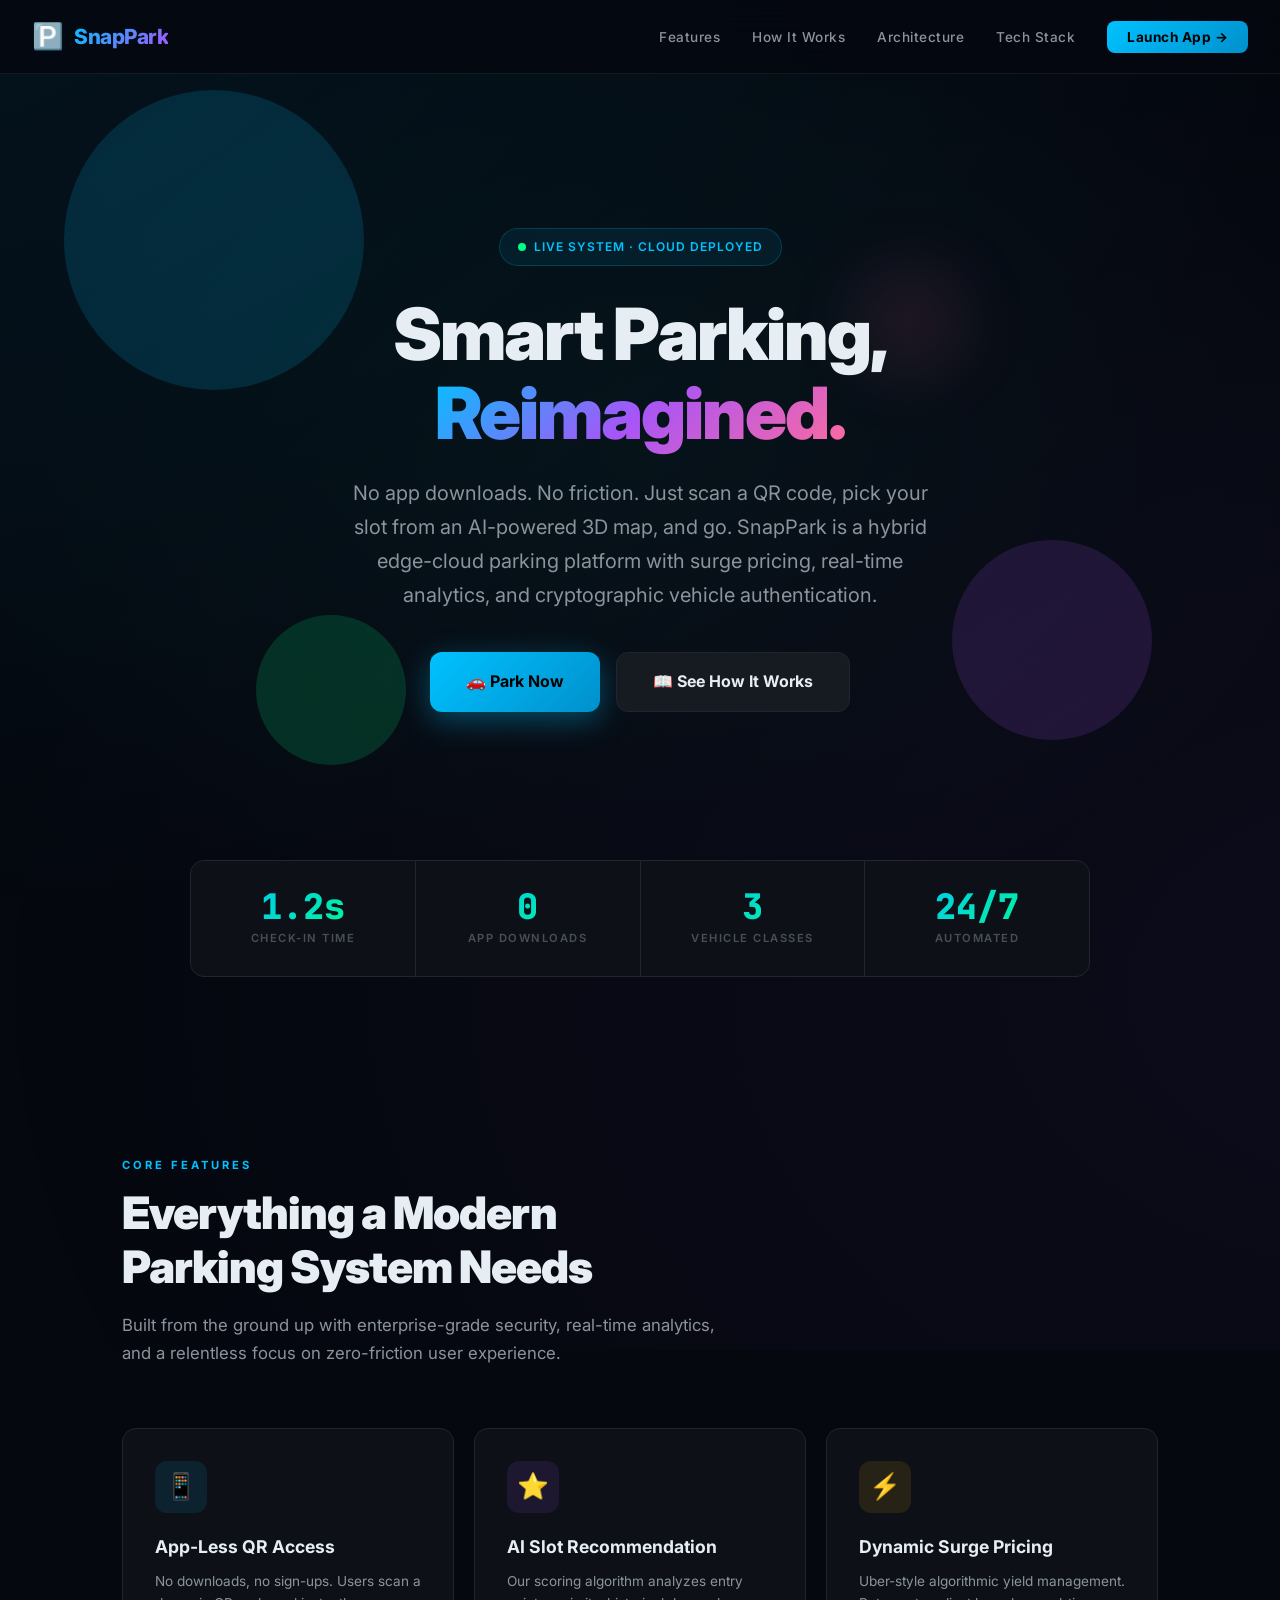
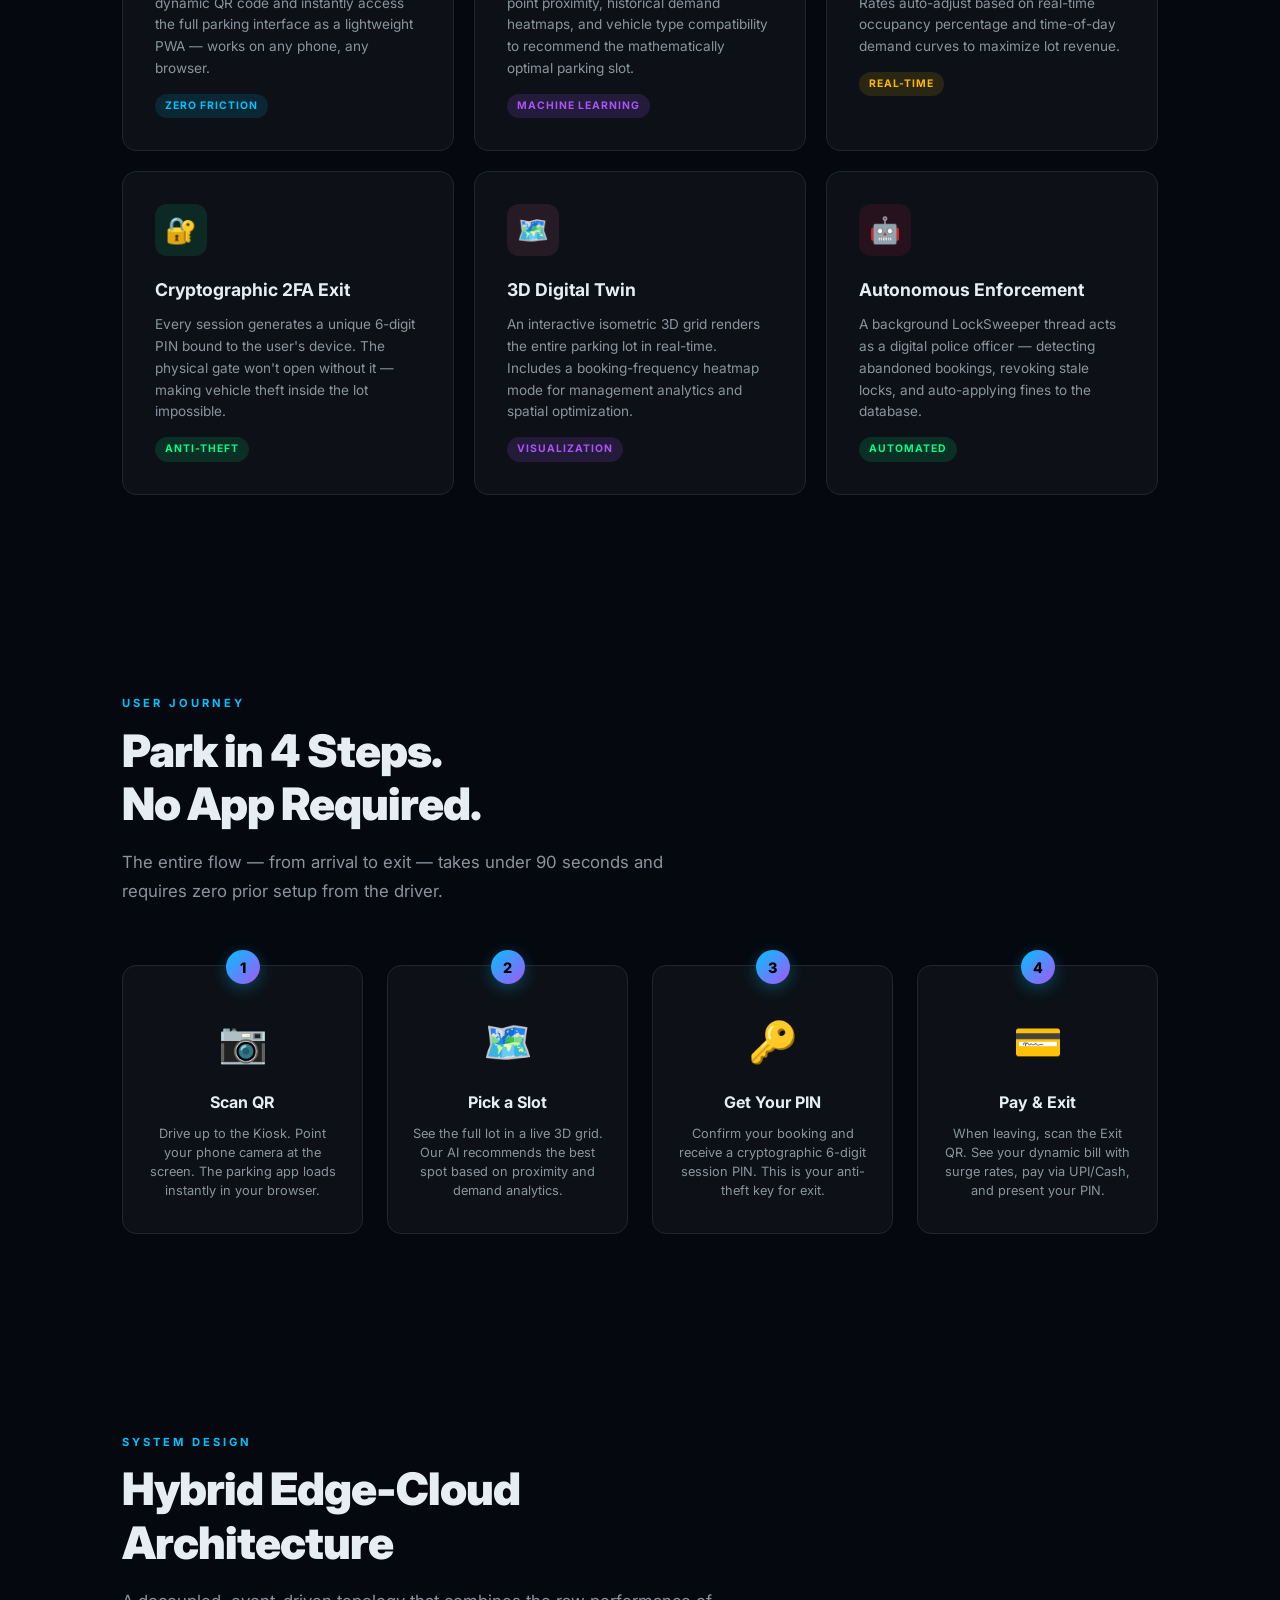
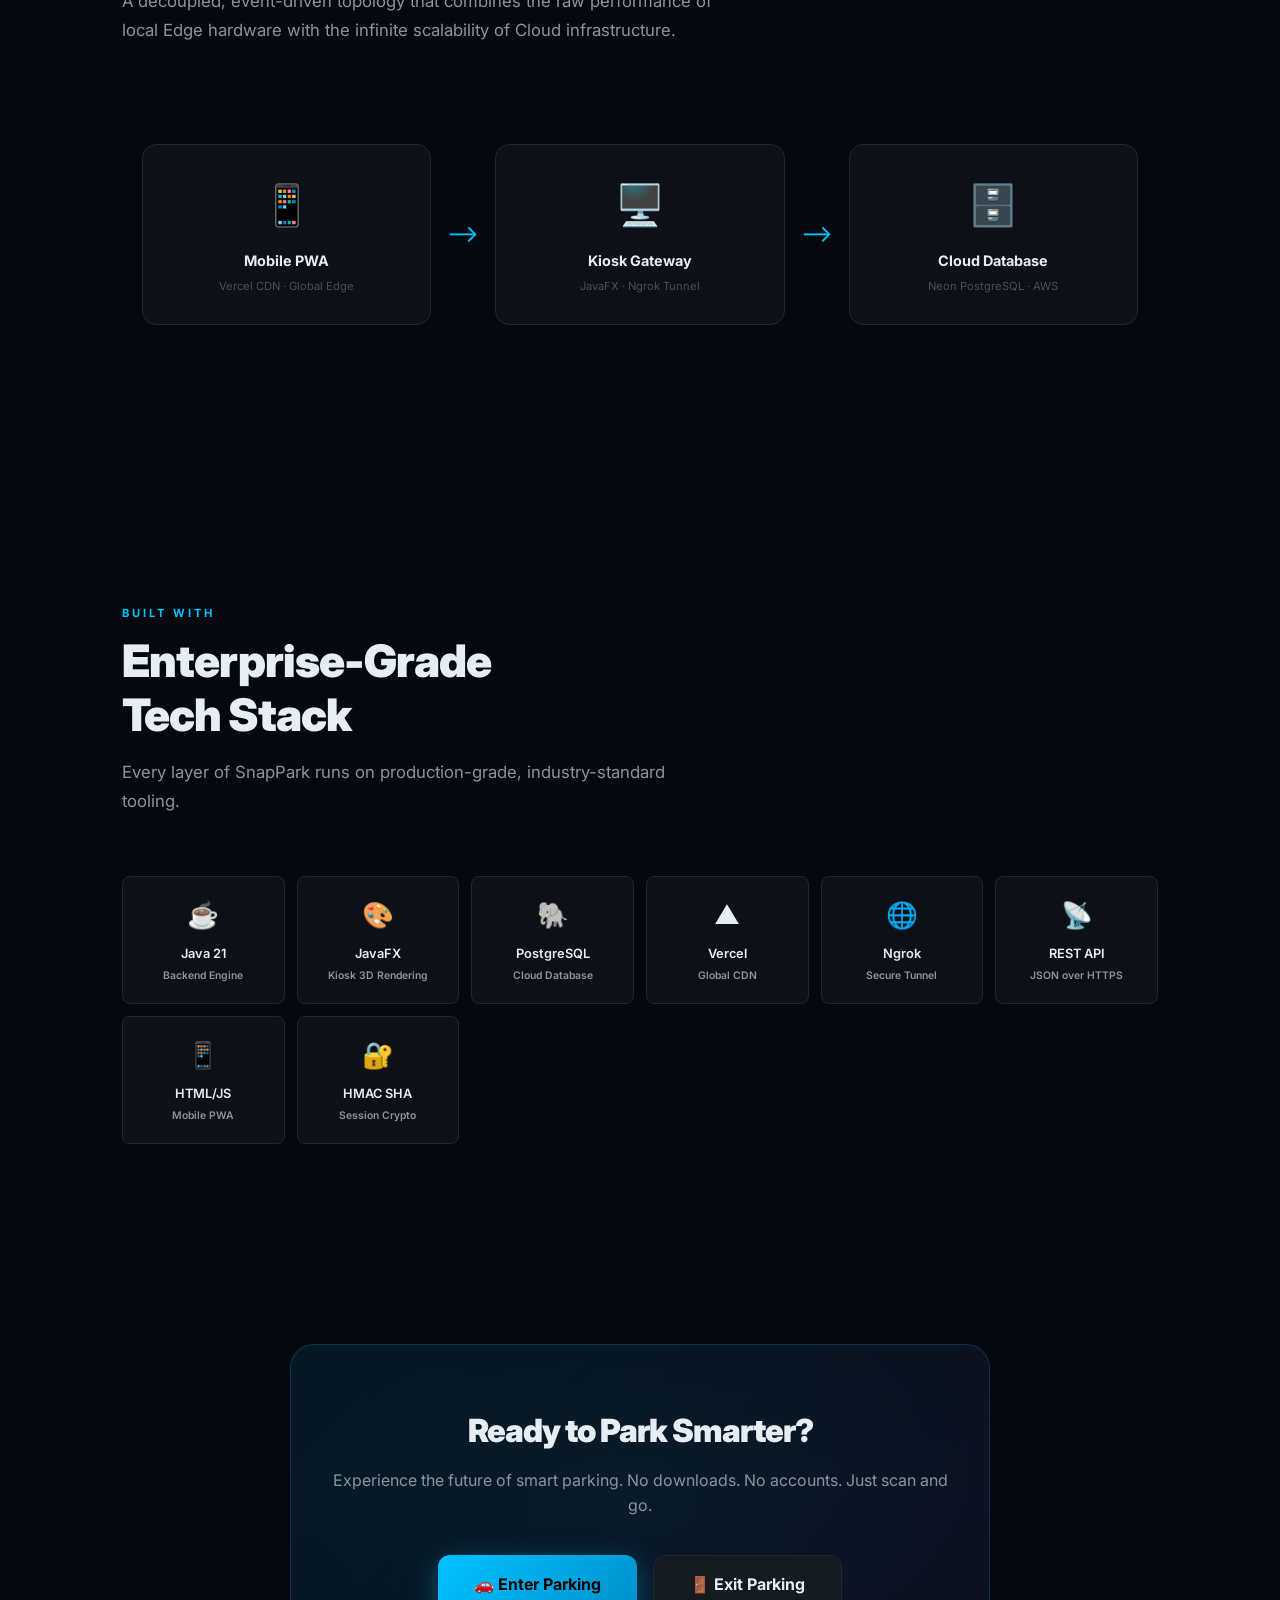
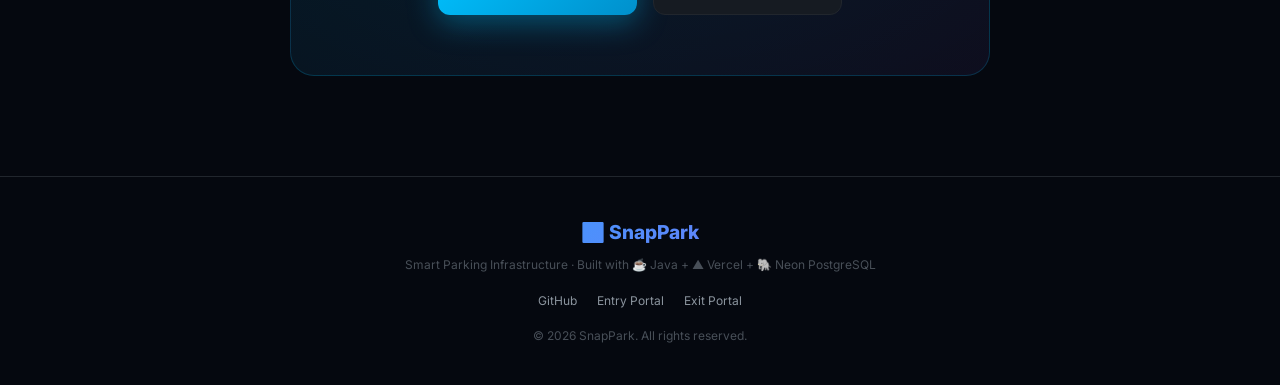
==== snappark-web/index.html @ 2423bedb "Add premium landing page for SnapPark" ====
<!DOCTYPE html>
<html lang="en">
<head>
    <meta charset="UTF-8">
    <meta name="viewport" content="width=device-width, initial-scale=1.0">
    <title>SnapPark — Smart Parking, Reimagined</title>
    <meta name="description" content="SnapPark is an AI-powered, app-less smart parking system. Scan a QR code, pick your slot, and go. No downloads. No friction. Just park.">
    <link rel="icon" href="data:image/svg+xml,<svg xmlns='http://www.w3.org/2000/svg' viewBox='0 0 100 100'><text y='.9em' font-size='90'>🅿️</text></svg>">
    <link rel="preconnect" href="https://fonts.googleapis.com">
    <link rel="preconnect" href="https://fonts.gstatic.com" crossorigin>
    <link href="https://fonts.googleapis.com/css2?family=Inter:wght@300;400;500;600;700;800;900&family=JetBrains+Mono:wght@400;600&display=swap" rel="stylesheet">
    <style>
        /* ═══════════════════════════════════════════════════════════
           SNAPPARK LANDING PAGE — Premium Dark Theme
           ═══════════════════════════════════════════════════════════ */
        :root {
            --bg-primary:     #05080F;
            --bg-card:        #0D1117;
            --bg-elevated:    #161B22;
            --accent-cyan:    #00C2FF;
            --accent-green:   #00FF88;
            --accent-red:     #FF2244;
            --accent-amber:   #FFB800;
            --accent-purple:  #A855F7;
            --accent-pink:    #FF6B9D;
            --text-primary:   #E6EDF3;
            --text-secondary: #8B949E;
            --text-muted:     #484F58;
            --border:         #21262D;
            --radius:         14px;
            --radius-sm:      8px;
            --transition:     0.3s cubic-bezier(0.4, 0, 0.2, 1);
        }

        * { margin: 0; padding: 0; box-sizing: border-box; }

        html {
            scroll-behavior: smooth;
        }

        body {
            font-family: 'Inter', -apple-system, BlinkMacSystemFont, sans-serif;
            background: var(--bg-primary);
            color: var(--text-primary);
            line-height: 1.6;
            -webkit-font-smoothing: antialiased;
            overflow-x: hidden;
        }

        /* ─── Animated Background ─── */
        body::before {
            content: '';
            position: fixed;
            top: -50%; left: -50%;
            width: 200%; height: 200%;
            background: 
                radial-gradient(ellipse at 20% 20%, rgba(0,194,255,0.07) 0%, transparent 50%),
                radial-gradient(ellipse at 80% 80%, rgba(168,85,247,0.05) 0%, transparent 50%),
                radial-gradient(ellipse at 50% 50%, rgba(0,255,136,0.03) 0%, transparent 40%);
            pointer-events: none;
            z-index: 0;
            animation: bgShift 25s ease-in-out infinite alternate;
        }

        @keyframes bgShift {
            0% { transform: translate(0, 0) rotate(0deg); }
            100% { transform: translate(-5%, -5%) rotate(3deg); }
        }

        /* ─── Animations ─── */
        @keyframes fadeInUp {
            from { opacity: 0; transform: translateY(40px); }
            to { opacity: 1; transform: translateY(0); }
        }
        @keyframes fadeInDown {
            from { opacity: 0; transform: translateY(-30px); }
            to { opacity: 1; transform: translateY(0); }
        }
        @keyframes scaleIn {
            from { transform: scale(0.85); opacity: 0; }
            to { transform: scale(1); opacity: 1; }
        }
        @keyframes float {
            0%, 100% { transform: translateY(0px); }
            50% { transform: translateY(-12px); }
        }
        @keyframes pulse {
            0%, 100% { box-shadow: 0 0 20px rgba(0,194,255,0.2); }
            50% { box-shadow: 0 0 40px rgba(0,194,255,0.5); }
        }
        @keyframes shimmer {
            0% { background-position: -200% 0; }
            100% { background-position: 200% 0; }
        }
        @keyframes slideInLeft {
            from { opacity: 0; transform: translateX(-60px); }
            to { opacity: 1; transform: translateX(0); }
        }
        @keyframes slideInRight {
            from { opacity: 0; transform: translateX(60px); }
            to { opacity: 1; transform: translateX(0); }
        }
        @keyframes gridPulse {
            0%, 100% { opacity: 0.4; }
            50% { opacity: 1; }
        }
        @keyframes countUp {
            from { opacity: 0; transform: scale(0.5); }
            to { opacity: 1; transform: scale(1); }
        }
        @keyframes typewriter {
            from { width: 0; }
            to { width: 100%; }
        }
        @keyframes blink {
            0%, 50% { border-color: var(--accent-cyan); }
            51%, 100% { border-color: transparent; }
        }
        @keyframes orbitSlow {
            from { transform: rotate(0deg); }
            to { transform: rotate(360deg); }
        }

        .reveal {
            opacity: 0;
            transform: translateY(40px);
            transition: all 0.8s cubic-bezier(0.4, 0, 0.2, 1);
        }
        .reveal.visible {
            opacity: 1;
            transform: translateY(0);
        }

        /* ═══════════════════════════════════
           NAVBAR
           ═══════════════════════════════════ */
        .navbar {
            position: fixed;
            top: 0; left: 0; right: 0;
            z-index: 100;
            padding: 16px 32px;
            display: flex;
            justify-content: space-between;
            align-items: center;
            background: rgba(5, 8, 15, 0.85);
            backdrop-filter: blur(20px) saturate(180%);
            -webkit-backdrop-filter: blur(20px) saturate(180%);
            border-bottom: 1px solid rgba(33, 38, 45, 0.6);
            transition: all 0.4s ease;
        }

        .navbar.scrolled {
            padding: 10px 32px;
            background: rgba(5, 8, 15, 0.95);
        }

        .nav-brand {
            display: flex;
            align-items: center;
            gap: 10px;
            text-decoration: none;
        }

        .nav-logo {
            font-size: 1.6rem;
        }

        .nav-name {
            font-size: 1.3rem;
            font-weight: 800;
            letter-spacing: -0.5px;
            background: linear-gradient(135deg, var(--accent-cyan), var(--accent-purple));
            -webkit-background-clip: text;
            -webkit-text-fill-color: transparent;
            background-clip: text;
        }

        .nav-links {
            display: flex;
            gap: 32px;
            align-items: center;
            list-style: none;
        }

        .nav-links a {
            text-decoration: none;
            color: var(--text-secondary);
            font-size: 0.85rem;
            font-weight: 500;
            letter-spacing: 0.5px;
            transition: color var(--transition);
            position: relative;
        }

        .nav-links a::after {
            content: '';
            position: absolute;
            bottom: -4px; left: 0;
            width: 0; height: 2px;
            background: var(--accent-cyan);
            transition: width var(--transition);
        }

        .nav-links a:hover { color: var(--accent-cyan); }
        .nav-links a:hover::after { width: 100%; }

        .nav-cta {
            padding: 8px 20px !important;
            background: linear-gradient(135deg, var(--accent-cyan), #0090cc) !important;
            color: #000 !important;
            border-radius: 8px;
            font-weight: 700 !important;
            -webkit-text-fill-color: #000 !important;
        }

        .nav-cta:hover {
            box-shadow: 0 4px 20px rgba(0,194,255,0.4);
            transform: translateY(-1px);
        }

        .nav-cta::after { display: none !important; }

        /* ═══════════════════════════════════
           HERO SECTION
           ═══════════════════════════════════ */
        .hero {
            position: relative;
            z-index: 1;
            min-height: 100vh;
            display: flex;
            align-items: center;
            justify-content: center;
            padding: 120px 32px 80px;
            text-align: center;
        }

        .hero-content {
            max-width: 800px;
        }

        .hero-badge {
            display: inline-flex;
            align-items: center;
            gap: 8px;
            padding: 8px 18px;
            background: rgba(0,194,255,0.08);
            border: 1px solid rgba(0,194,255,0.2);
            border-radius: 40px;
            font-size: 0.75rem;
            font-weight: 600;
            color: var(--accent-cyan);
            margin-bottom: 28px;
            animation: fadeInDown 0.8s ease-out;
            letter-spacing: 1px;
            text-transform: uppercase;
        }

        .hero-badge .pulse-dot {
            width: 8px; height: 8px;
            border-radius: 50%;
            background: var(--accent-green);
            animation: gridPulse 2s ease-in-out infinite;
        }

        .hero h1 {
            font-size: clamp(2.5rem, 6vw, 4.5rem);
            font-weight: 900;
            line-height: 1.1;
            letter-spacing: -2px;
            margin-bottom: 24px;
            animation: fadeInUp 0.8s ease-out 0.2s both;
        }

        .hero h1 .gradient-text {
            background: linear-gradient(135deg, var(--accent-cyan) 0%, var(--accent-purple) 50%, var(--accent-pink) 100%);
            -webkit-background-clip: text;
            -webkit-text-fill-color: transparent;
            background-clip: text;
        }

        .hero p {
            font-size: clamp(1rem, 2vw, 1.25rem);
            color: var(--text-secondary);
            max-width: 580px;
            margin: 0 auto 40px;
            line-height: 1.7;
            animation: fadeInUp 0.8s ease-out 0.4s both;
        }

        .hero-buttons {
            display: flex;
            gap: 16px;
            justify-content: center;
            flex-wrap: wrap;
            animation: fadeInUp 0.8s ease-out 0.6s both;
        }

        .hero-btn {
            padding: 16px 36px;
            border-radius: 12px;
            font-family: 'Inter', sans-serif;
            font-size: 1rem;
            font-weight: 700;
            text-decoration: none;
            transition: all var(--transition);
            display: inline-flex;
            align-items: center;
            gap: 10px;
            cursor: pointer;
            border: none;
        }

        .hero-btn-primary {
            background: linear-gradient(135deg, var(--accent-cyan), #0090cc);
            color: #000;
            box-shadow: 0 8px 30px rgba(0,194,255,0.35);
        }

        .hero-btn-primary:hover {
            box-shadow: 0 12px 45px rgba(0,194,255,0.5);
            transform: translateY(-3px);
        }

        .hero-btn-secondary {
            background: var(--bg-elevated);
            border: 1.5px solid var(--border);
            color: var(--text-primary);
        }

        .hero-btn-secondary:hover {
            border-color: var(--accent-cyan);
            box-shadow: 0 8px 30px rgba(0,194,255,0.15);
            transform: translateY(-3px);
        }

        /* Floating particles behind hero */
        .hero-particles {
            position: absolute;
            inset: 0;
            overflow: hidden;
            pointer-events: none;
        }

        .particle {
            position: absolute;
            border-radius: 50%;
            opacity: 0.15;
            animation: float 8s ease-in-out infinite;
        }

        .particle:nth-child(1) { width: 300px; height: 300px; background: var(--accent-cyan); top: 10%; left: 5%; animation-delay: 0s; }
        .particle:nth-child(2) { width: 200px; height: 200px; background: var(--accent-purple); top: 60%; right: 10%; animation-delay: 2s; }
        .particle:nth-child(3) { width: 150px; height: 150px; background: var(--accent-green); bottom: 15%; left: 20%; animation-delay: 4s; }
        .particle:nth-child(4) { width: 100px; height: 100px; background: var(--accent-pink); top: 30%; right: 25%; animation-delay: 1s; filter: blur(40px); }

        /* ═══════════════════════════════════
           STATS BAR
           ═══════════════════════════════════ */
        .stats-section {
            position: relative;
            z-index: 1;
            padding: 0 32px;
            margin-top: -40px;
            margin-bottom: 80px;
        }

        .stats-grid {
            max-width: 900px;
            margin: 0 auto;
            display: grid;
            grid-template-columns: repeat(4, 1fr);
            gap: 1px;
            background: var(--border);
            border-radius: var(--radius);
            overflow: hidden;
            border: 1px solid var(--border);
        }

        .stat-card {
            background: var(--bg-card);
            padding: 28px 20px;
            text-align: center;
            transition: background var(--transition);
        }

        .stat-card:hover { background: var(--bg-elevated); }

        .stat-number {
            font-size: 2.2rem;
            font-weight: 900;
            font-family: 'JetBrains Mono', monospace;
            background: linear-gradient(135deg, var(--accent-cyan), var(--accent-green));
            -webkit-background-clip: text;
            -webkit-text-fill-color: transparent;
            background-clip: text;
            line-height: 1;
            margin-bottom: 6px;
        }

        .stat-label {
            font-size: 0.7rem;
            color: var(--text-muted);
            text-transform: uppercase;
            letter-spacing: 1.5px;
            font-weight: 600;
        }

        /* ═══════════════════════════════════
           FEATURES SECTION
           ═══════════════════════════════════ */
        .section {
            position: relative;
            z-index: 1;
            padding: 100px 32px;
            max-width: 1100px;
            margin: 0 auto;
        }

        .section-label {
            font-size: 0.7rem;
            font-weight: 700;
            letter-spacing: 3px;
            text-transform: uppercase;
            color: var(--accent-cyan);
            margin-bottom: 12px;
        }

        .section-title {
            font-size: clamp(1.8rem, 4vw, 2.8rem);
            font-weight: 900;
            letter-spacing: -1px;
            line-height: 1.2;
            margin-bottom: 16px;
        }

        .section-desc {
            font-size: 1.05rem;
            color: var(--text-secondary);
            max-width: 600px;
            line-height: 1.7;
            margin-bottom: 60px;
        }

        .features-grid {
            display: grid;
            grid-template-columns: repeat(auto-fit, minmax(300px, 1fr));
            gap: 20px;
        }

        .feature-card {
            background: var(--bg-card);
            border: 1px solid var(--border);
            border-radius: var(--radius);
            padding: 32px;
            transition: all var(--transition);
            position: relative;
            overflow: hidden;
        }

        .feature-card::before {
            content: '';
            position: absolute;
            top: 0; left: 0; right: 0;
            height: 3px;
            background: linear-gradient(90deg, var(--accent-cyan), var(--accent-purple));
            transform: scaleX(0);
            transform-origin: left;
            transition: transform 0.5s ease;
        }

        .feature-card:hover::before { transform: scaleX(1); }

        .feature-card:hover {
            border-color: rgba(0,194,255,0.2);
            transform: translateY(-4px);
            box-shadow: 0 20px 40px rgba(0,0,0,0.3);
        }

        .feature-icon {
            width: 52px; height: 52px;
            border-radius: 12px;
            display: flex;
            align-items: center;
            justify-content: center;
            font-size: 1.6rem;
            margin-bottom: 20px;
        }

        .feature-icon.cyan { background: rgba(0,194,255,0.1); }
        .feature-icon.green { background: rgba(0,255,136,0.1); }
        .feature-icon.purple { background: rgba(168,85,247,0.1); }
        .feature-icon.amber { background: rgba(255,184,0,0.1); }
        .feature-icon.pink { background: rgba(255,107,157,0.1); }
        .feature-icon.red { background: rgba(255,34,68,0.1); }

        .feature-card h3 {
            font-size: 1.1rem;
            font-weight: 700;
            margin-bottom: 10px;
        }

        .feature-card p {
            font-size: 0.85rem;
            color: var(--text-secondary);
            line-height: 1.6;
        }

        .feature-tag {
            display: inline-block;
            padding: 4px 10px;
            border-radius: 20px;
            font-size: 0.65rem;
            font-weight: 700;
            letter-spacing: 1px;
            text-transform: uppercase;
            margin-top: 14px;
        }

        .feature-tag.ai { background: rgba(168,85,247,0.15); color: var(--accent-purple); }
        .feature-tag.cloud { background: rgba(0,194,255,0.12); color: var(--accent-cyan); }
        .feature-tag.security { background: rgba(0,255,136,0.12); color: var(--accent-green); }
        .feature-tag.iot { background: rgba(255,184,0,0.12); color: var(--accent-amber); }

        /* ═══════════════════════════════════
           ARCHITECTURE SECTION
           ═══════════════════════════════════ */
        .arch-diagram {
            display: grid;
            grid-template-columns: 1fr auto 1fr auto 1fr;
            align-items: center;
            gap: 16px;
            padding: 40px 20px;
            margin-bottom: 40px;
        }

        .arch-node {
            background: var(--bg-card);
            border: 1px solid var(--border);
            border-radius: var(--radius);
            padding: 28px 20px;
            text-align: center;
            transition: all var(--transition);
        }

        .arch-node:hover {
            border-color: var(--accent-cyan);
            box-shadow: 0 0 30px rgba(0,194,255,0.15);
        }

        .arch-node-icon {
            font-size: 2.5rem;
            margin-bottom: 12px;
            display: block;
        }

        .arch-node-title {
            font-size: 0.9rem;
            font-weight: 700;
            margin-bottom: 6px;
        }

        .arch-node-desc {
            font-size: 0.7rem;
            color: var(--text-muted);
        }

        .arch-arrow {
            font-size: 1.5rem;
            color: var(--accent-cyan);
            text-align: center;
            animation: pulse 2.5s ease-in-out infinite;
        }

        /* ═══════════════════════════════════
           HOW IT WORKS
           ═══════════════════════════════════ */
        .steps-grid {
            display: grid;
            grid-template-columns: repeat(auto-fit, minmax(220px, 1fr));
            gap: 24px;
            counter-reset: step-counter;
        }

        .step-card {
            background: var(--bg-card);
            border: 1px solid var(--border);
            border-radius: var(--radius);
            padding: 32px 24px;
            text-align: center;
            position: relative;
            counter-increment: step-counter;
            transition: all var(--transition);
        }

        .step-card:hover {
            border-color: rgba(0,194,255,0.3);
            transform: translateY(-4px);
        }

        .step-card::before {
            content: counter(step-counter);
            position: absolute;
            top: -16px; left: 50%;
            transform: translateX(-50%);
            width: 34px; height: 34px;
            border-radius: 50%;
            background: linear-gradient(135deg, var(--accent-cyan), var(--accent-purple));
            color: #000;
            font-weight: 800;
            font-size: 0.9rem;
            display: flex;
            align-items: center;
            justify-content: center;
            box-shadow: 0 4px 15px rgba(0,194,255,0.3);
        }

        .step-icon {
            font-size: 2.5rem;
            margin: 12px 0 16px;
        }

        .step-card h3 {
            font-size: 1rem;
            font-weight: 700;
            margin-bottom: 8px;
        }

        .step-card p {
            font-size: 0.8rem;
            color: var(--text-secondary);
            line-height: 1.5;
        }

        /* ═══════════════════════════════════
           TECH STACK
           ═══════════════════════════════════ */
        .tech-grid {
            display: grid;
            grid-template-columns: repeat(auto-fit, minmax(145px, 1fr));
            gap: 12px;
        }

        .tech-chip {
            background: var(--bg-card);
            border: 1px solid var(--border);
            border-radius: var(--radius-sm);
            padding: 18px 14px;
            text-align: center;
            font-size: 0.8rem;
            font-weight: 600;
            transition: all var(--transition);
        }

        .tech-chip:hover {
            border-color: var(--accent-cyan);
            transform: translateY(-3px);
        }

        .tech-chip .tech-emoji {
            display: block;
            font-size: 1.6rem;
            margin-bottom: 8px;
        }

        .tech-chip span:last-child {
            color: var(--text-secondary);
            font-size: 0.65rem;
            display: block;
            margin-top: 4px;
        }

        /* ═══════════════════════════════════
           CTA SECTION
           ═══════════════════════════════════ */
        .cta-section {
            position: relative;
            z-index: 1;
            text-align: center;
            padding: 100px 32px;
        }

        .cta-box {
            max-width: 700px;
            margin: 0 auto;
            background: linear-gradient(135deg, rgba(0,194,255,0.08), rgba(168,85,247,0.06));
            border: 1px solid rgba(0,194,255,0.2);
            border-radius: 24px;
            padding: 60px 40px;
            position: relative;
            overflow: hidden;
        }

        .cta-box::before {
            content: '';
            position: absolute;
            top: -50%; left: -50%;
            width: 200%; height: 200%;
            background: radial-gradient(ellipse at center, rgba(0,194,255,0.05) 0%, transparent 60%);
            animation: orbitSlow 20s linear infinite;
        }

        .cta-box h2 {
            font-size: 2rem;
            font-weight: 900;
            letter-spacing: -1px;
            margin-bottom: 12px;
            position: relative;
        }

        .cta-box p {
            font-size: 1rem;
            color: var(--text-secondary);
            margin-bottom: 36px;
            position: relative;
        }

        .cta-buttons {
            display: flex;
            gap: 16px;
            justify-content: center;
            position: relative;
            flex-wrap: wrap;
        }

        /* ═══════════════════════════════════
           FOOTER
           ═══════════════════════════════════ */
        .footer {
            position: relative;
            z-index: 1;
            text-align: center;
            padding: 40px 32px;
            border-top: 1px solid var(--border);
        }

        .footer-brand {
            font-size: 1.2rem;
            font-weight: 800;
            background: linear-gradient(135deg, var(--accent-cyan), var(--accent-purple));
            -webkit-background-clip: text;
            -webkit-text-fill-color: transparent;
            background-clip: text;
            margin-bottom: 8px;
        }

        .footer p {
            font-size: 0.75rem;
            color: var(--text-muted);
        }

        .footer-links {
            display: flex;
            gap: 20px;
            justify-content: center;
            margin-top: 16px;
        }

        .footer-links a {
            font-size: 0.75rem;
            color: var(--text-secondary);
            text-decoration: none;
            transition: color var(--transition);
        }

        .footer-links a:hover { color: var(--accent-cyan); }

        /* ═══════════════════════════════════
           RESPONSIVE
           ═══════════════════════════════════ */
        @media (max-width: 768px) {
            .navbar { padding: 12px 16px; }
            .nav-links { display: none; }
            .hero { padding: 100px 20px 60px; }
            .stats-grid { grid-template-columns: repeat(2, 1fr); }
            .section { padding: 60px 20px; }
            .arch-diagram { 
                grid-template-columns: 1fr;
                gap: 12px;
            }
            .arch-arrow { transform: rotate(90deg); }
            .cta-box { padding: 40px 24px; }
        }

        @media (max-width: 480px) {
            .features-grid { grid-template-columns: 1fr; }
            .steps-grid { grid-template-columns: 1fr 1fr; }
        }
    </style>
</head>
<body>

    <!-- ═══════════ NAVBAR ═══════════ -->
    <nav class="navbar" id="navbar">
        <a href="#" class="nav-brand">
            <span class="nav-logo">🅿️</span>
            <span class="nav-name">SnapPark</span>
        </a>
        <ul class="nav-links">
            <li><a href="#features">Features</a></li>
            <li><a href="#how-it-works">How It Works</a></li>
            <li><a href="#architecture">Architecture</a></li>
            <li><a href="#tech">Tech Stack</a></li>
            <li><a href="entry.html" class="nav-cta">Launch App →</a></li>
        </ul>
    </nav>

    <!-- ═══════════ HERO ═══════════ -->
    <section class="hero" id="hero">
        <div class="hero-particles">
            <div class="particle"></div>
            <div class="particle"></div>
            <div class="particle"></div>
            <div class="particle"></div>
        </div>
        <div class="hero-content">
            <div class="hero-badge">
                <span class="pulse-dot"></span>
                Live System · Cloud Deployed
            </div>
            <h1>
                Smart Parking,<br>
                <span class="gradient-text">Reimagined.</span>
            </h1>
            <p>
                No app downloads. No friction. Just scan a QR code, pick your slot from an AI-powered 3D map, and go. 
                SnapPark is a hybrid edge-cloud parking platform with surge pricing, real-time analytics, and cryptographic vehicle authentication.
            </p>
            <div class="hero-buttons">
                <a href="entry.html" class="hero-btn hero-btn-primary">
                    🚗 Park Now
                </a>
                <a href="#how-it-works" class="hero-btn hero-btn-secondary">
                    📖 See How It Works
                </a>
            </div>
        </div>
    </section>

    <!-- ═══════════ STATS ═══════════ -->
    <div class="stats-section">
        <div class="stats-grid">
            <div class="stat-card">
                <div class="stat-number">1.2s</div>
                <div class="stat-label">Check-In Time</div>
            </div>
            <div class="stat-card">
                <div class="stat-number">0</div>
                <div class="stat-label">App Downloads</div>
            </div>
            <div class="stat-card">
                <div class="stat-number">3</div>
                <div class="stat-label">Vehicle Classes</div>
            </div>
            <div class="stat-card">
                <div class="stat-number">24/7</div>
                <div class="stat-label">Automated</div>
            </div>
        </div>
    </div>

    <!-- ═══════════ FEATURES ═══════════ -->
    <section class="section" id="features">
        <div class="reveal">
            <div class="section-label">Core Features</div>
            <h2 class="section-title">Everything a Modern<br>Parking System Needs</h2>
            <p class="section-desc">
                Built from the ground up with enterprise-grade security, real-time analytics, and a relentless focus on zero-friction user experience.
            </p>
        </div>

        <div class="features-grid">
            <div class="feature-card reveal">
                <div class="feature-icon cyan">📱</div>
                <h3>App-Less QR Access</h3>
                <p>No downloads, no sign-ups. Users scan a dynamic QR code and instantly access the full parking interface as a lightweight PWA — works on any phone, any browser.</p>
                <span class="feature-tag cloud">Zero Friction</span>
            </div>

            <div class="feature-card reveal">
                <div class="feature-icon purple">⭐</div>
                <h3>AI Slot Recommendation</h3>
                <p>Our scoring algorithm analyzes entry point proximity, historical demand heatmaps, and vehicle type compatibility to recommend the mathematically optimal parking slot.</p>
                <span class="feature-tag ai">Machine Learning</span>
            </div>

            <div class="feature-card reveal">
                <div class="feature-icon amber">⚡</div>
                <h3>Dynamic Surge Pricing</h3>
                <p>Uber-style algorithmic yield management. Rates auto-adjust based on real-time occupancy percentage and time-of-day demand curves to maximize lot revenue.</p>
                <span class="feature-tag iot">Real-Time</span>
            </div>

            <div class="feature-card reveal">
                <div class="feature-icon green">🔐</div>
                <h3>Cryptographic 2FA Exit</h3>
                <p>Every session generates a unique 6-digit PIN bound to the user's device. The physical gate won't open without it — making vehicle theft inside the lot impossible.</p>
                <span class="feature-tag security">Anti-Theft</span>
            </div>

            <div class="feature-card reveal">
                <div class="feature-icon pink">🗺️</div>
                <h3>3D Digital Twin</h3>
                <p>An interactive isometric 3D grid renders the entire parking lot in real-time. Includes a booking-frequency heatmap mode for management analytics and spatial optimization.</p>
                <span class="feature-tag ai">Visualization</span>
            </div>

            <div class="feature-card reveal">
                <div class="feature-icon red">🤖</div>
                <h3>Autonomous Enforcement</h3>
                <p>A background LockSweeper thread acts as a digital police officer — detecting abandoned bookings, revoking stale locks, and auto-applying fines to the database.</p>
                <span class="feature-tag security">Automated</span>
            </div>
        </div>
    </section>

    <!-- ═══════════ HOW IT WORKS ═══════════ -->
    <section class="section" id="how-it-works">
        <div class="reveal">
            <div class="section-label">User Journey</div>
            <h2 class="section-title">Park in 4 Steps.<br>No App Required.</h2>
            <p class="section-desc">
                The entire flow — from arrival to exit — takes under 90 seconds and requires zero prior setup from the driver.
            </p>
        </div>

        <div class="steps-grid">
            <div class="step-card reveal">
                <div class="step-icon">📷</div>
                <h3>Scan QR</h3>
                <p>Drive up to the Kiosk. Point your phone camera at the screen. The parking app loads instantly in your browser.</p>
            </div>
            <div class="step-card reveal">
                <div class="step-icon">🗺️</div>
                <h3>Pick a Slot</h3>
                <p>See the full lot in a live 3D grid. Our AI recommends the best spot based on proximity and demand analytics.</p>
            </div>
            <div class="step-card reveal">
                <div class="step-icon">🔑</div>
                <h3>Get Your PIN</h3>
                <p>Confirm your booking and receive a cryptographic 6-digit session PIN. This is your anti-theft key for exit.</p>
            </div>
            <div class="step-card reveal">
                <div class="step-icon">💳</div>
                <h3>Pay & Exit</h3>
                <p>When leaving, scan the Exit QR. See your dynamic bill with surge rates, pay via UPI/Cash, and present your PIN.</p>
            </div>
        </div>
    </section>

    <!-- ═══════════ ARCHITECTURE ═══════════ -->
    <section class="section" id="architecture">
        <div class="reveal">
            <div class="section-label">System Design</div>
            <h2 class="section-title">Hybrid Edge-Cloud<br>Architecture</h2>
            <p class="section-desc">
                A decoupled, event-driven topology that combines the raw performance of local Edge hardware with the infinite scalability of Cloud infrastructure.
            </p>
        </div>

        <div class="arch-diagram reveal">
            <div class="arch-node">
                <span class="arch-node-icon">📱</span>
                <div class="arch-node-title">Mobile PWA</div>
                <div class="arch-node-desc">Vercel CDN · Global Edge</div>
            </div>
            <div class="arch-arrow">⟶</div>
            <div class="arch-node">
                <span class="arch-node-icon">🖥️</span>
                <div class="arch-node-title">Kiosk Gateway</div>
                <div class="arch-node-desc">JavaFX · Ngrok Tunnel</div>
            </div>
            <div class="arch-arrow">⟶</div>
            <div class="arch-node">
                <span class="arch-node-icon">🗄️</span>
                <div class="arch-node-title">Cloud Database</div>
                <div class="arch-node-desc">Neon PostgreSQL · AWS</div>
            </div>
        </div>
    </section>

    <!-- ═══════════ TECH STACK ═══════════ -->
    <section class="section" id="tech">
        <div class="reveal">
            <div class="section-label">Built With</div>
            <h2 class="section-title">Enterprise-Grade<br>Tech Stack</h2>
            <p class="section-desc">
                Every layer of SnapPark runs on production-grade, industry-standard tooling.
            </p>
        </div>

        <div class="tech-grid reveal">
            <div class="tech-chip"><span class="tech-emoji">☕</span>Java 21<span>Backend Engine</span></div>
            <div class="tech-chip"><span class="tech-emoji">🎨</span>JavaFX<span>Kiosk 3D Rendering</span></div>
            <div class="tech-chip"><span class="tech-emoji">🐘</span>PostgreSQL<span>Cloud Database</span></div>
            <div class="tech-chip"><span class="tech-emoji">▲</span>Vercel<span>Global CDN</span></div>
            <div class="tech-chip"><span class="tech-emoji">🌐</span>Ngrok<span>Secure Tunnel</span></div>
            <div class="tech-chip"><span class="tech-emoji">📡</span>REST API<span>JSON over HTTPS</span></div>
            <div class="tech-chip"><span class="tech-emoji">📱</span>HTML/JS<span>Mobile PWA</span></div>
            <div class="tech-chip"><span class="tech-emoji">🔐</span>HMAC SHA<span>Session Crypto</span></div>
        </div>
    </section>

    <!-- ═══════════ CTA ═══════════ -->
    <section class="cta-section">
        <div class="cta-box reveal">
            <h2>Ready to Park Smarter?</h2>
            <p>Experience the future of smart parking. No downloads. No accounts. Just scan and go.</p>
            <div class="cta-buttons">
                <a href="entry.html" class="hero-btn hero-btn-primary">🚗 Enter Parking</a>
                <a href="exit.html" class="hero-btn hero-btn-secondary">🚪 Exit Parking</a>
            </div>
        </div>
    </section>

    <!-- ═══════════ FOOTER ═══════════ -->
    <footer class="footer">
        <div class="footer-brand">🅿️ SnapPark</div>
        <p>Smart Parking Infrastructure · Built with ☕ Java + ▲ Vercel + 🐘 Neon PostgreSQL</p>
        <div class="footer-links">
            <a href="https://github.com/rajmodi262/SnapPark-Smart-Parking" target="_blank">GitHub</a>
            <a href="entry.html">Entry Portal</a>
            <a href="exit.html">Exit Portal</a>
        </div>
        <p style="margin-top:16px; color:var(--text-muted);">© 2026 SnapPark. All rights reserved.</p>
    </footer>

    <!-- ═══════════ SCRIPTS ═══════════ -->
    <script>
        // Navbar scroll effect
        window.addEventListener('scroll', () => {
            document.getElementById('navbar').classList.toggle('scrolled', window.scrollY > 60);
        });

        // Scroll reveal
        const observer = new IntersectionObserver((entries) => {
            entries.forEach((entry, i) => {
                if (entry.isIntersecting) {
                    setTimeout(() => {
                        entry.target.classList.add('visible');
                    }, i * 100);
                    observer.unobserve(entry.target);
                }
            });
        }, { threshold: 0.15 });

        document.querySelectorAll('.reveal').forEach(el => observer.observe(el));

        // Animated counting for stats
        function animateCount(el, target, suffix = '') {
            let current = 0;
            const step = target / 40;
            const timer = setInterval(() => {
                current += step;
                if (current >= target) { current = target; clearInterval(timer); }
                el.textContent = Math.round(current) + suffix;
            }, 30);
        }

        const statsObserver = new IntersectionObserver((entries) => {
            entries.forEach(entry => {
                if (entry.isIntersecting) {
                    statsObserver.unobserve(entry.target);
                }
            });
        }, { threshold: 0.5 });
    </script>

</body>
</html>
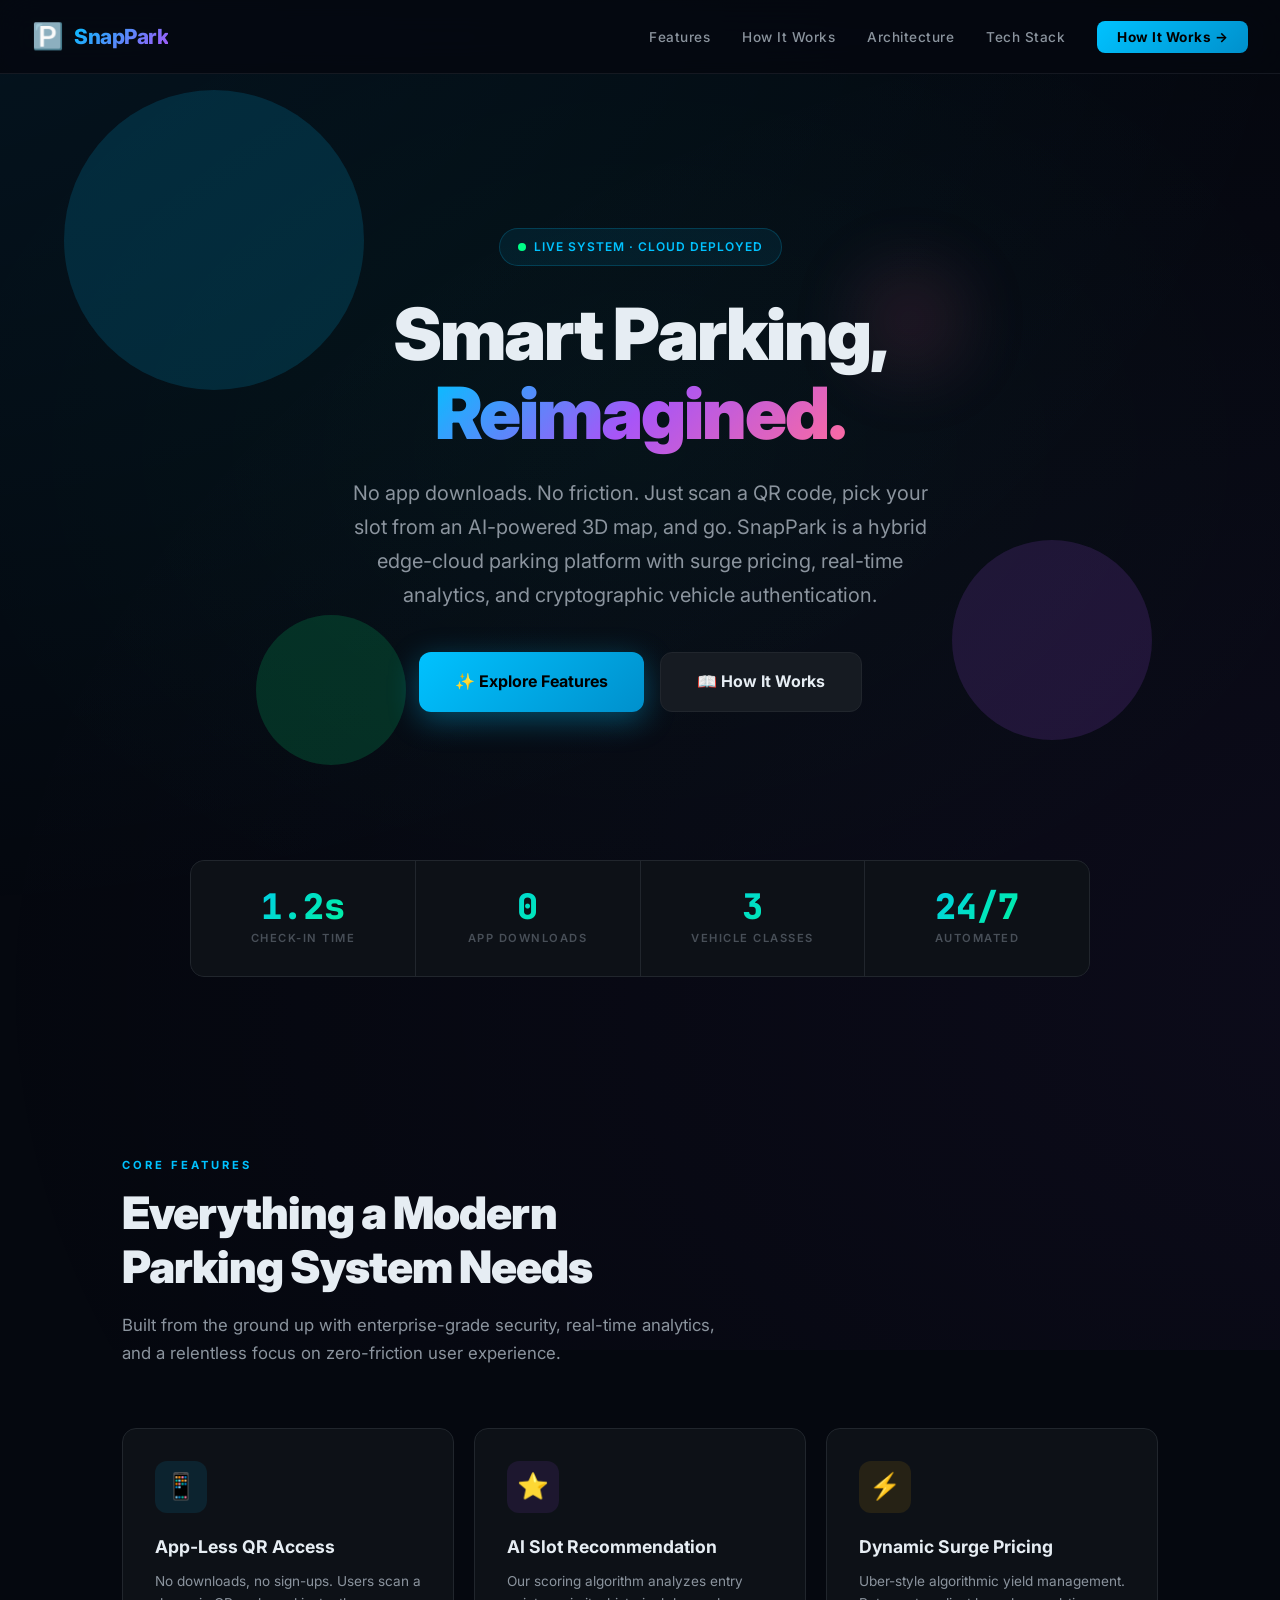
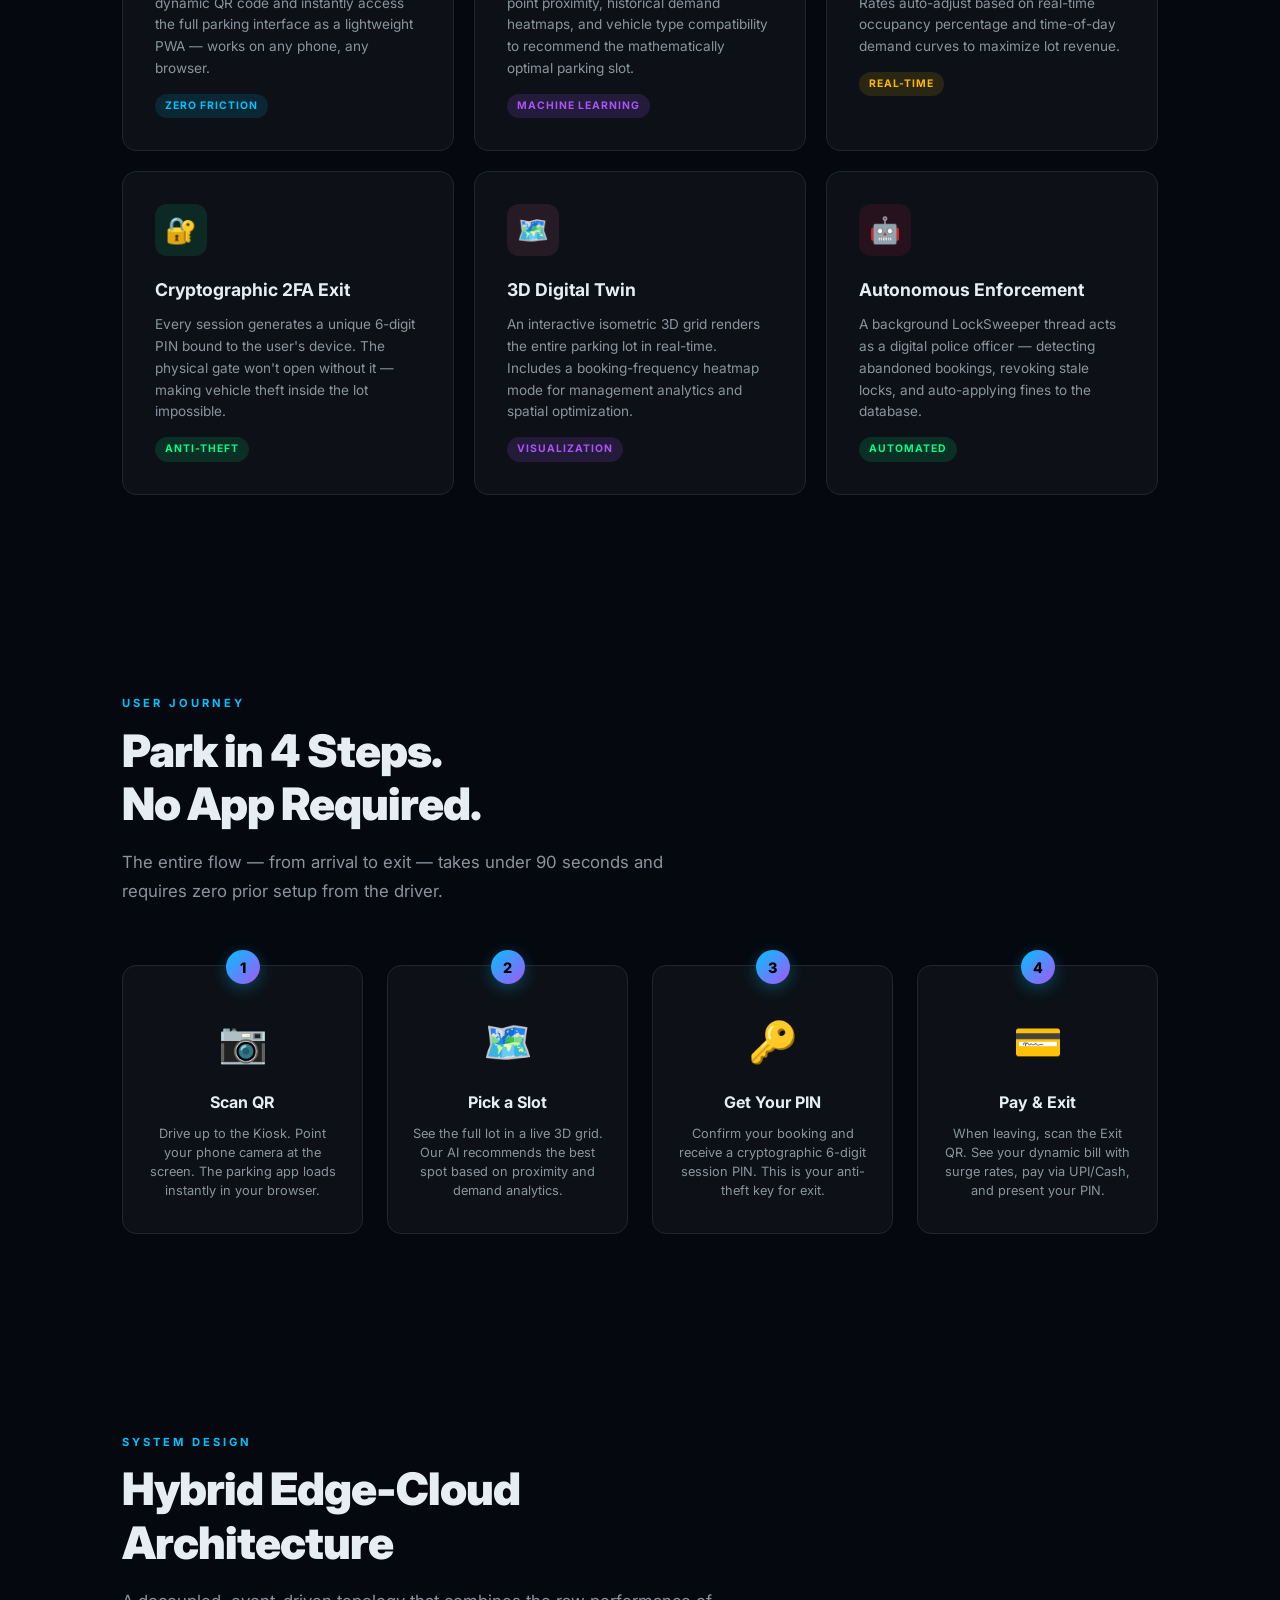
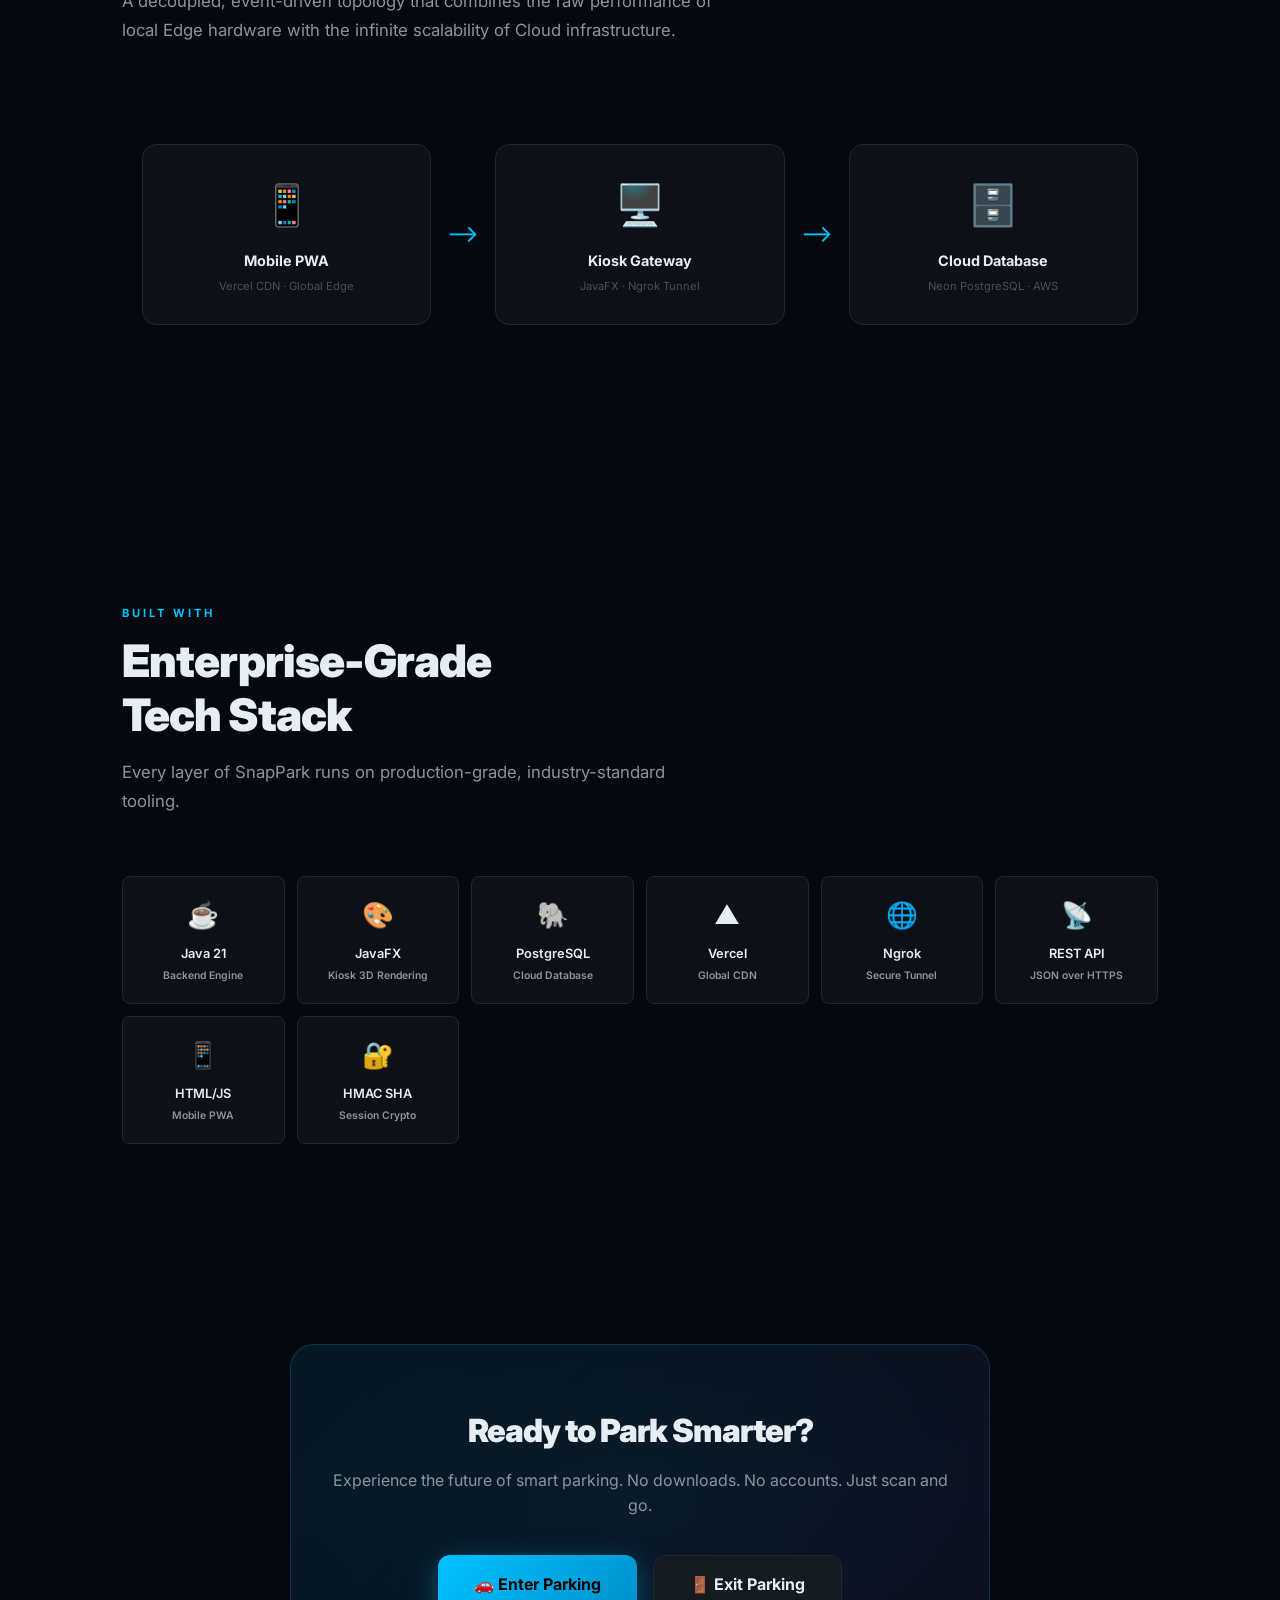
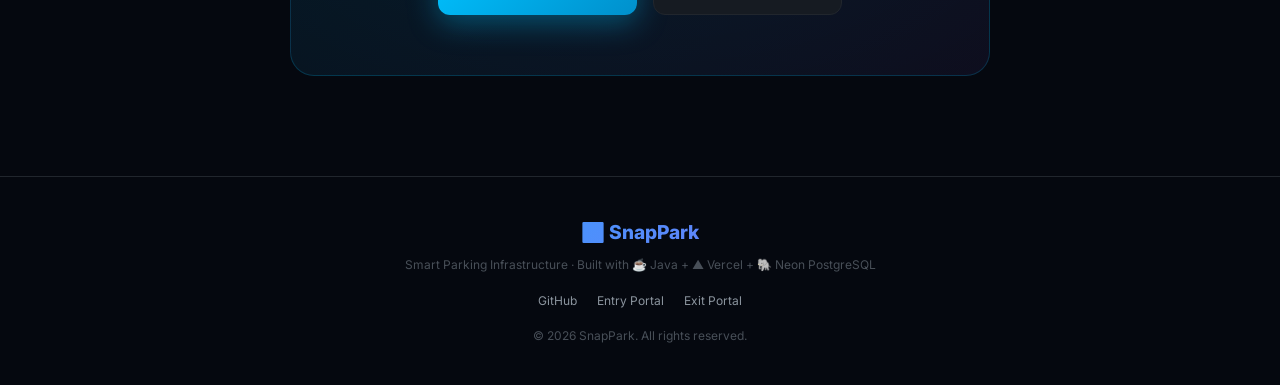
==== commit 2371f1c8: "Fix: graceful no-kiosk screen + update landing page CTAs" ====
--- a/snappark-web/index.html
+++ b/snappark-web/index.html
@@ -800,7 +800,7 @@
             <li><a href="#how-it-works">How It Works</a></li>
             <li><a href="#architecture">Architecture</a></li>
             <li><a href="#tech">Tech Stack</a></li>
-            <li><a href="entry.html" class="nav-cta">Launch App →</a></li>
+            <li><a href="#how-it-works" class="nav-cta">How It Works →</a></li>
         </ul>
     </nav>
 
@@ -826,11 +826,11 @@
                 SnapPark is a hybrid edge-cloud parking platform with surge pricing, real-time analytics, and cryptographic vehicle authentication.
             </p>
             <div class="hero-buttons">
-                <a href="entry.html" class="hero-btn hero-btn-primary">
-                    🚗 Park Now
+                <a href="#features" class="hero-btn hero-btn-primary">
+                    ✨ Explore Features
                 </a>
                 <a href="#how-it-works" class="hero-btn hero-btn-secondary">
-                    📖 See How It Works
+                    📖 How It Works
                 </a>
             </div>
         </div>
